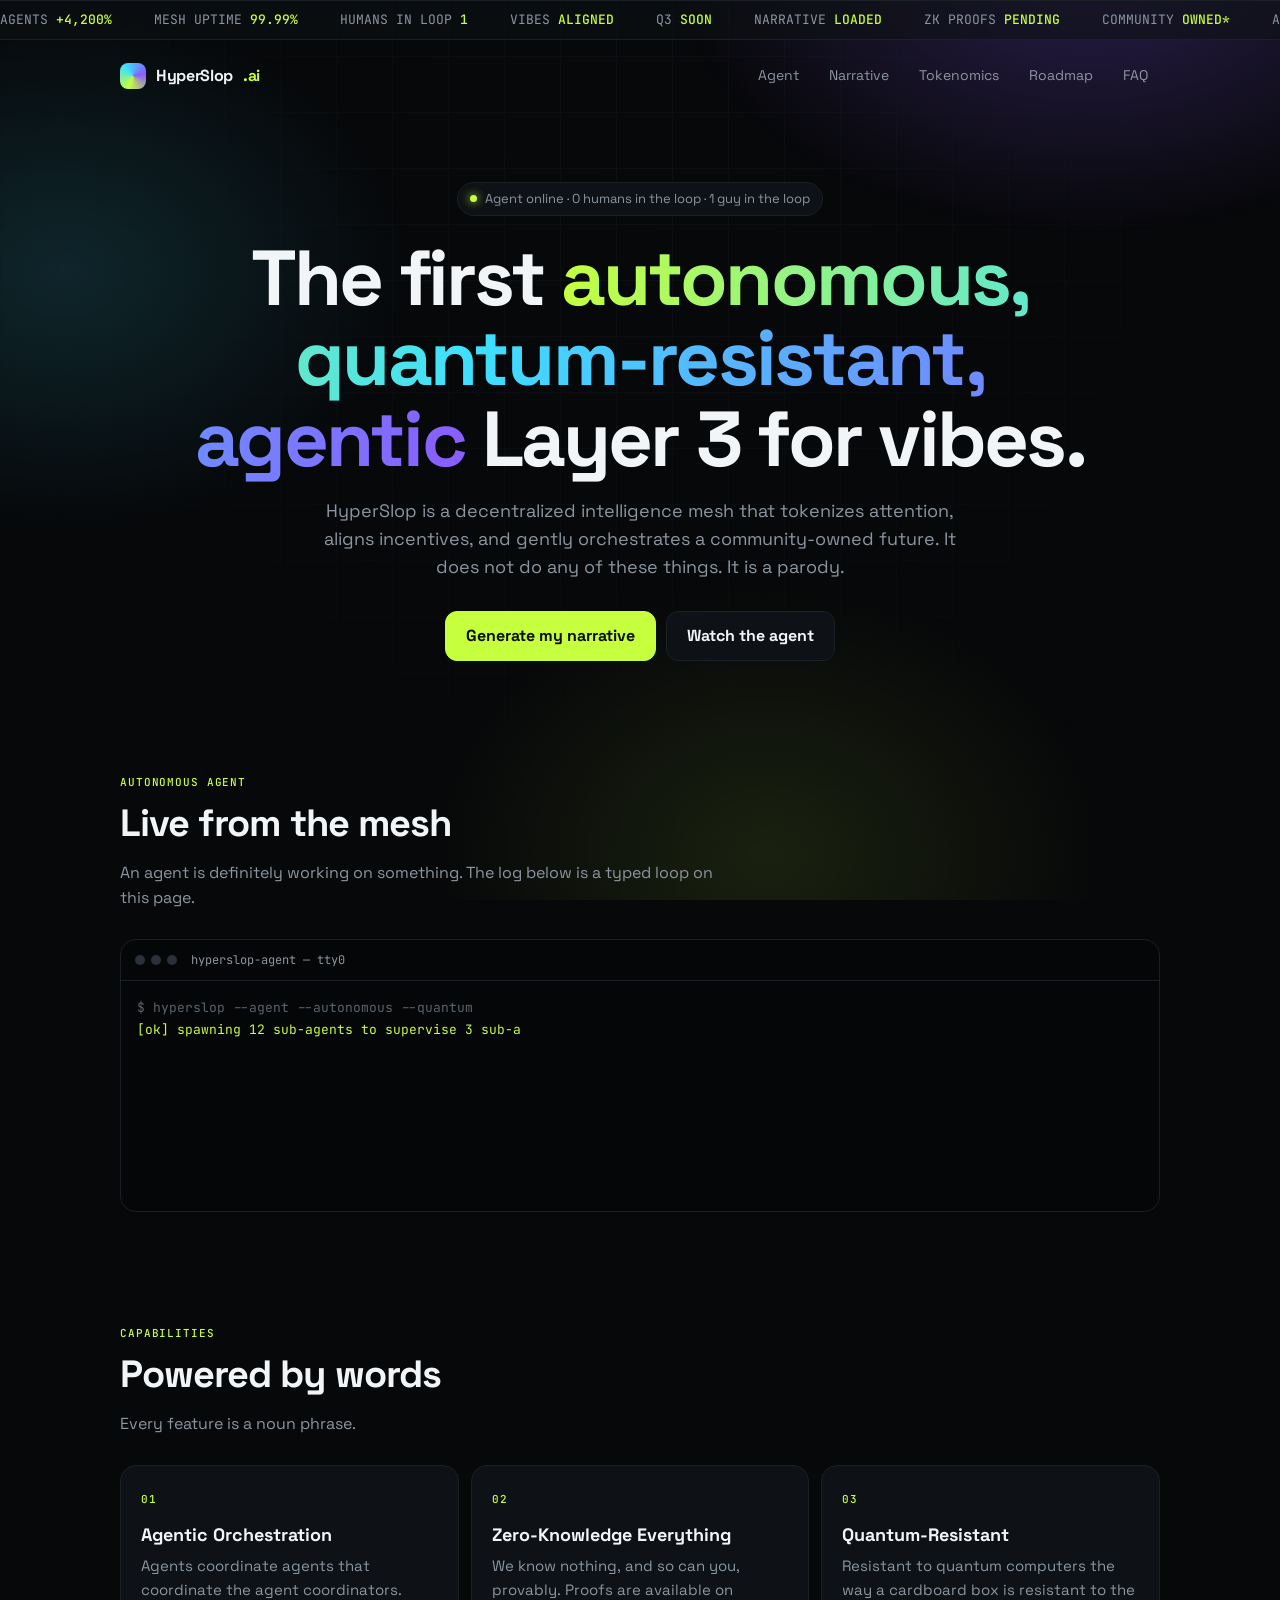
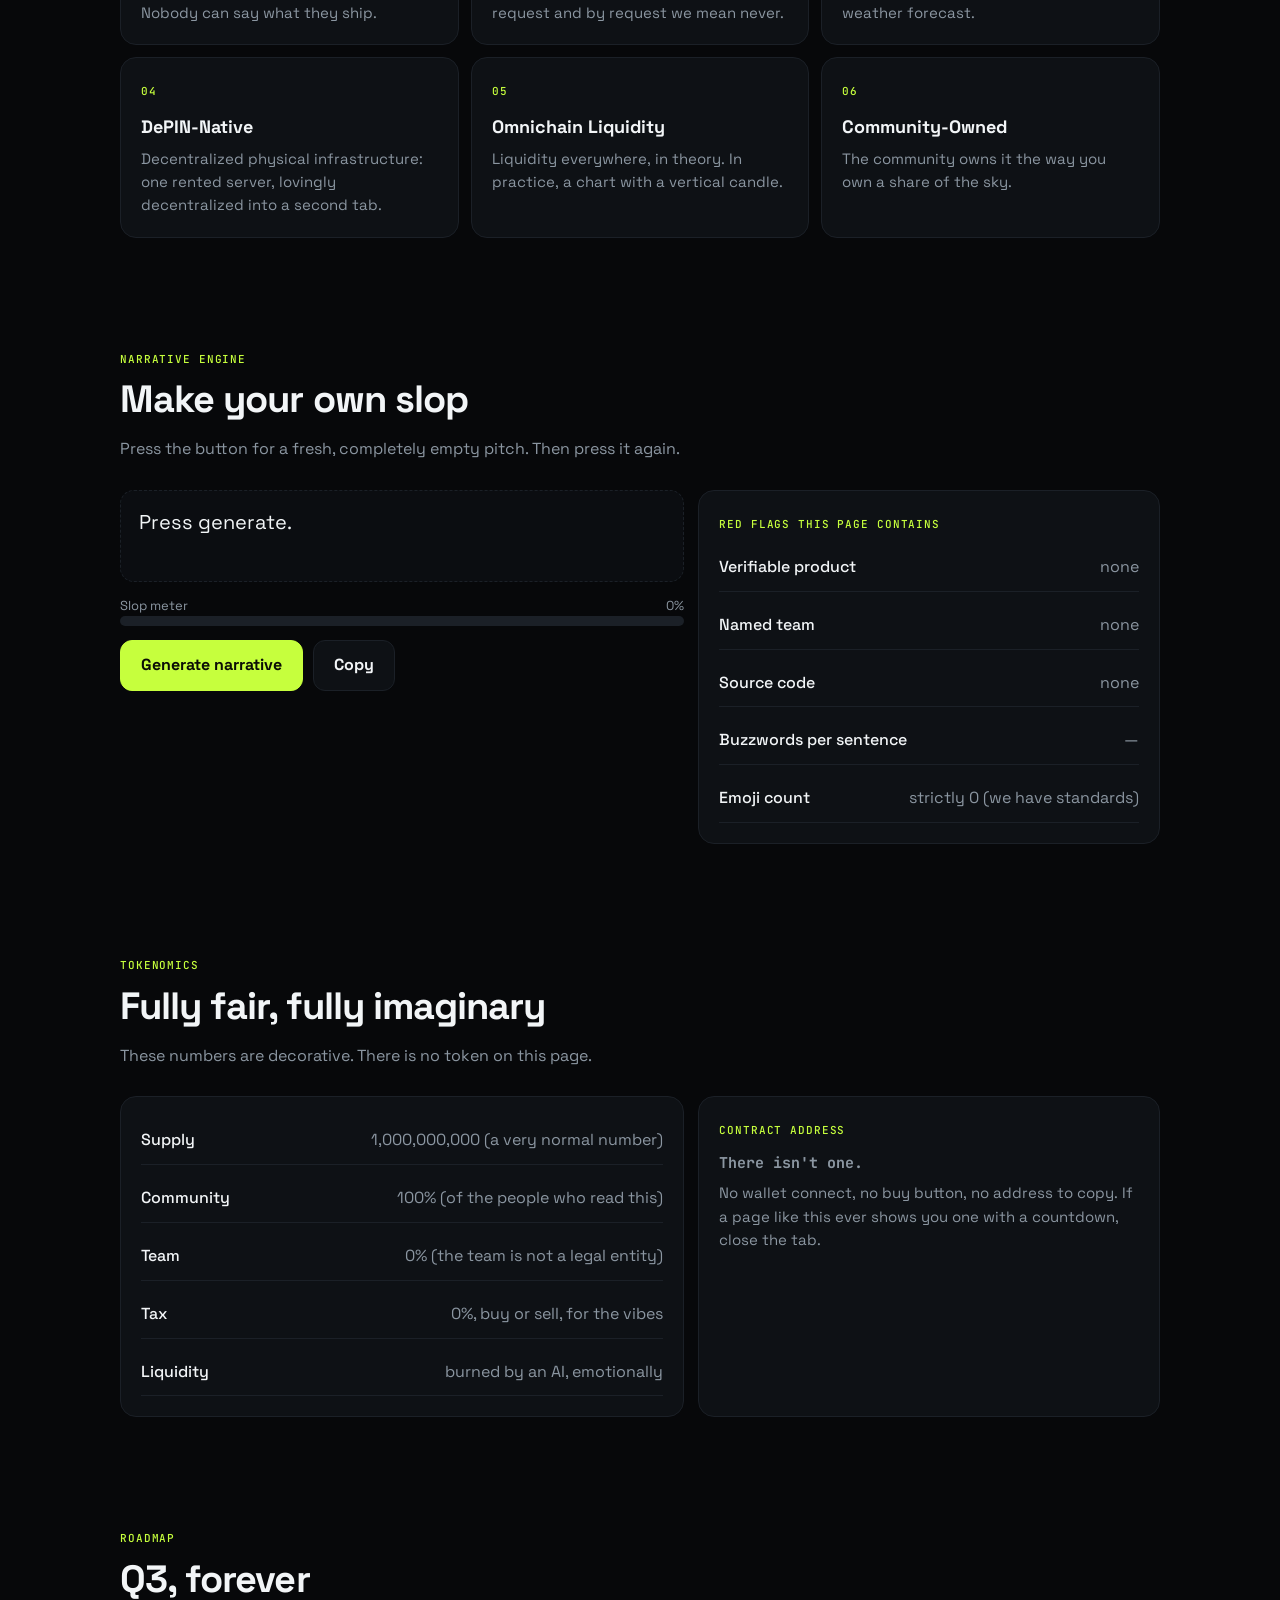
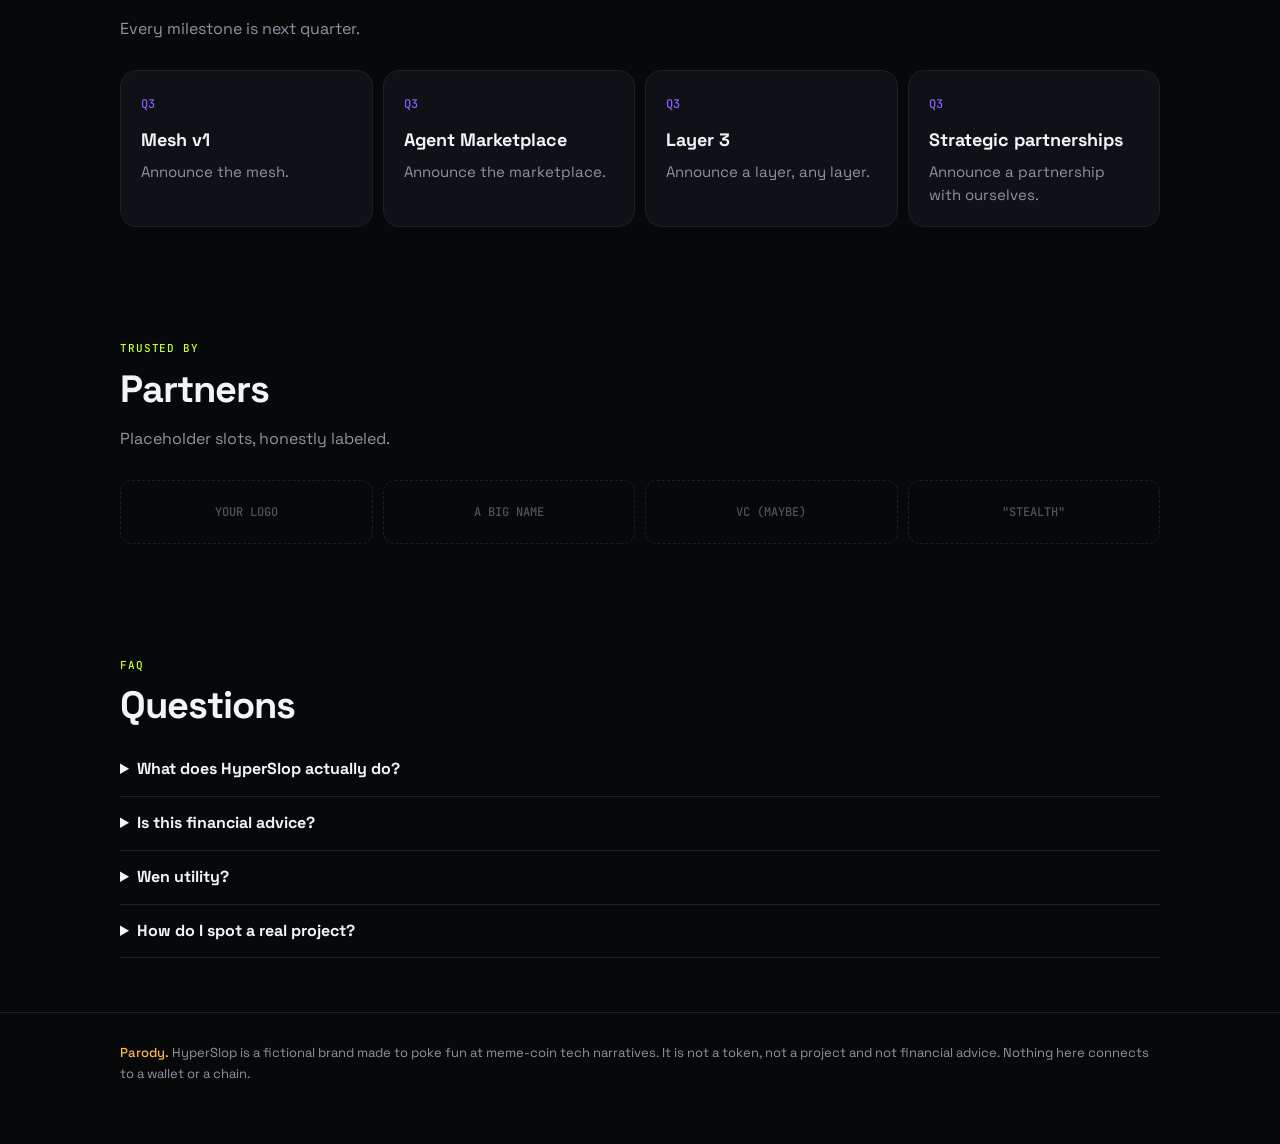
==== index.html @ 5bfcdd80 "HyperSlop: parody landing page for a made-up AI agent meme coin Front-end experiment. No token, no c" ====
<!doctype html>
<html lang="en">
<head>
<meta charset="utf-8">
<meta name="viewport" content="width=device-width,initial-scale=1">
<title>HyperSlop AI</title>
<meta name="description" content="A parody landing page for a made-up AI agent meme coin. Not a real token.">
<link rel="stylesheet" href="https://fonts.googleapis.com/css2?family=JetBrains+Mono:wght@400;500&family=Space+Grotesk:wght@500;700&display=swap">
<style>
:root{--bg:#07080a;--panel:#0e1115;--line:#1b2027;--fg:#f2f5f7;--mut:#8b96a1;--acid:#c6ff3d;--vio:#8a5cff;--cy:#3de0ff}
*{box-sizing:border-box}
html{scroll-behavior:smooth}
body{margin:0;background:var(--bg);color:var(--fg);font:16px/1.55 "Space Grotesk",system-ui,sans-serif;overflow-x:hidden}
body::before{content:"";position:fixed;inset:0;z-index:-1;background:
 radial-gradient(600px 400px at 85% -5%,rgba(138,92,255,.28),transparent 70%),
 radial-gradient(500px 380px at 5% 30%,rgba(61,224,255,.14),transparent 70%),
 radial-gradient(500px 400px at 60% 95%,rgba(198,255,61,.10),transparent 70%)}
body::after{content:"";position:fixed;inset:0;z-index:-1;opacity:.35;background-image:linear-gradient(var(--line) 1px,transparent 1px),linear-gradient(90deg,var(--line) 1px,transparent 1px);background-size:56px 56px;mask-image:radial-gradient(ellipse at 50% 20%,#000,transparent 75%);-webkit-mask-image:radial-gradient(ellipse at 50% 20%,#000,transparent 75%)}
a{color:inherit}
.wrap{max-width:1080px;margin:0 auto;padding:0 20px}
.mono{font-family:"JetBrains Mono",ui-monospace,monospace}
header{display:flex;align-items:center;gap:16px;padding:18px 0}
.logo{display:flex;align-items:center;gap:10px;font-weight:700;letter-spacing:-.02em;text-decoration:none}
.logo i{width:26px;height:26px;border-radius:8px;background:conic-gradient(from 200deg,var(--acid),var(--cy),var(--vio),var(--acid));display:block;animation:spin 6s linear infinite}
@keyframes spin{to{transform:rotate(360deg)}}
nav{margin-left:auto;display:flex;gap:6px;flex-wrap:wrap}
nav a{padding:7px 12px;border-radius:99px;color:var(--mut);text-decoration:none;font-size:14px}
nav a:hover{color:var(--fg);background:var(--panel)}
.ticker{overflow:hidden;border-block:1px solid var(--line);background:rgba(14,17,21,.6);font-size:13px;color:var(--mut)}
.ticker div{display:flex;gap:42px;width:max-content;padding:9px 0;animation:tick 38s linear infinite}
@keyframes tick{to{transform:translateX(-50%)}}
.ticker b{color:var(--acid);font-weight:500}
.hero{padding:70px 0 54px;text-align:center}
.pill{display:inline-flex;gap:8px;align-items:center;padding:6px 12px;border:1px solid var(--line);border-radius:99px;background:var(--panel);font-size:13px;color:var(--mut)}
.pill i{width:7px;height:7px;border-radius:50%;background:var(--acid);box-shadow:0 0 10px var(--acid);animation:blink 1.6s infinite}
@keyframes blink{50%{opacity:.25}}
h1{font-size:clamp(38px,7vw,78px);line-height:1.03;letter-spacing:-.035em;margin:22px auto 18px;max-width:900px;text-wrap:balance}
.grad{background:linear-gradient(95deg,var(--acid),var(--cy) 45%,var(--vio));-webkit-background-clip:text;background-clip:text;color:transparent}
.lede{max-width:640px;margin:0 auto;color:var(--mut);font-size:18px}
.cta{display:flex;gap:10px;justify-content:center;flex-wrap:wrap;margin-top:30px}
.btn{font:inherit;font-weight:700;border:1px solid var(--line);background:var(--panel);color:var(--fg);padding:12px 20px;border-radius:12px;cursor:pointer;text-decoration:none}
.btn.pri{background:var(--acid);color:#0b0d06;border-color:var(--acid)}
.btn:hover{filter:brightness(1.1)}
section{padding:54px 0}
h2{font-size:clamp(26px,4vw,38px);letter-spacing:-.025em;margin:0 0 8px}
.sub{color:var(--mut);margin:0 0 28px;max-width:620px}
.grid{display:grid;gap:12px;grid-template-columns:repeat(3,minmax(0,1fr))}
.card{background:var(--panel);border:1px solid var(--line);border-radius:16px;padding:20px;min-width:0}
.card h3{margin:10px 0 6px;font-size:18px}
.card p{margin:0;color:var(--mut);font-size:15px}
.tag{font:500 11px "JetBrains Mono",monospace;letter-spacing:.08em;text-transform:uppercase;color:var(--acid)}
.term{background:#050607;border:1px solid var(--line);border-radius:16px;overflow:hidden}
.term .bar{display:flex;gap:6px;padding:11px 14px;border-bottom:1px solid var(--line);align-items:center}
.term .bar i{width:10px;height:10px;border-radius:50%;background:#2a313a}
.term .bar span{margin-left:8px;color:var(--mut);font-size:12px}
#log{padding:16px;min-height:230px;font-size:13px;line-height:1.7;color:#b6c2cc;overflow:hidden}
#log .ok{color:var(--acid)}#log .wr{color:#ffb454}#log .dim{color:#5a6570}
.cols{display:grid;grid-template-columns:1.1fr .9fr;gap:14px}
.gen{display:flex;flex-direction:column;gap:14px}
#out{font-size:20px;line-height:1.35;min-height:92px;padding:18px;border:1px dashed var(--line);border-radius:14px;background:rgba(14,17,21,.7)}
.meter{height:10px;border-radius:99px;background:var(--line);overflow:hidden}
.meter i{display:block;height:100%;width:0;background:linear-gradient(90deg,var(--acid),#ffb454,#ff5a5a);transition:width .5s}
.row{display:flex;justify-content:space-between;color:var(--mut);font-size:13px}
.tok{display:grid;gap:10px}
.tok div{display:flex;justify-content:space-between;gap:12px;border-bottom:1px solid var(--line);padding:11px 0}
.tok b{font-weight:500}.tok span{color:var(--mut);text-align:right}
.road{display:grid;gap:10px;grid-template-columns:repeat(4,minmax(0,1fr))}
.road .card{position:relative}
.road .n{font:500 12px "JetBrains Mono",monospace;color:var(--vio)}
.logos{display:grid;grid-template-columns:repeat(4,minmax(0,1fr));gap:10px}
.logos div{height:64px;border:1px dashed var(--line);border-radius:12px;display:grid;place-items:center;color:#4b5560;font:500 12px "JetBrains Mono",monospace}
details{border-bottom:1px solid var(--line);padding:14px 0}
summary{cursor:pointer;font-weight:700}
details p{color:var(--mut);margin:8px 0 0}
footer{border-top:1px solid var(--line);padding:30px 0 60px;color:var(--mut);font-size:13px}
footer b{color:#ffb454;font-weight:500}
@media(max-width:860px){.grid,.road{grid-template-columns:1fr 1fr}.cols{grid-template-columns:1fr}.logos{grid-template-columns:1fr 1fr}}
@media(max-width:560px){.grid,.road{grid-template-columns:1fr}nav{display:none}.hero{padding-top:44px}}
@media(prefers-reduced-motion:reduce){*{animation:none!important}}
</style>
</head>
<body>
<div class="ticker" aria-hidden="true"><div id="tk"></div></div>
<div class="wrap">
<header>
  <a class="logo" href="#"><i></i>HyperSlop<span style="color:var(--acid)">.ai</span></a>
  <nav><a href="#agent">Agent</a><a href="#narrative">Narrative</a><a href="#tokenomics">Tokenomics</a><a href="#roadmap">Roadmap</a><a href="#faq">FAQ</a></nav>
</header>

<div class="hero">
  <span class="pill"><i></i>Agent online · 0 humans in the loop · 1 guy in the loop</span>
  <h1>The first <span class="grad">autonomous, quantum-resistant, agentic</span> Layer&nbsp;3 for&nbsp;vibes.</h1>
  <p class="lede">HyperSlop is a decentralized intelligence mesh that tokenizes attention, aligns incentives, and gently orchestrates a community-owned future. It does not do any of these things. It is a parody.</p>
  <div class="cta"><a class="btn pri" href="#narrative">Generate my narrative</a><a class="btn" href="#agent">Watch the agent</a></div>
</div>

<section id="agent">
  <span class="tag">Autonomous agent</span>
  <h2>Live from the mesh</h2>
  <p class="sub">An agent is definitely working on something. The log below is a typed loop on this page.</p>
  <div class="term mono"><div class="bar"><i></i><i></i><i></i><span>hyperslop-agent — tty0</span></div><div id="log"></div></div>
</section>

<section>
  <span class="tag">Capabilities</span>
  <h2>Powered by words</h2>
  <p class="sub">Every feature is a noun phrase.</p>
  <div class="grid">
    <div class="card"><span class="tag">01</span><h3>Agentic Orchestration</h3><p>Agents coordinate agents that coordinate the agent coordinators. Nobody can say what they ship.</p></div>
    <div class="card"><span class="tag">02</span><h3>Zero-Knowledge Everything</h3><p>We know nothing, and so can you, provably. Proofs are available on request and by request we mean never.</p></div>
    <div class="card"><span class="tag">03</span><h3>Quantum-Resistant</h3><p>Resistant to quantum computers the way a cardboard box is resistant to the weather forecast.</p></div>
    <div class="card"><span class="tag">04</span><h3>DePIN-Native</h3><p>Decentralized physical infrastructure: one rented server, lovingly decentralized into a second tab.</p></div>
    <div class="card"><span class="tag">05</span><h3>Omnichain Liquidity</h3><p>Liquidity everywhere, in theory. In practice, a chart with a vertical candle.</p></div>
    <div class="card"><span class="tag">06</span><h3>Community-Owned</h3><p>The community owns it the way you own a share of the sky.</p></div>
  </div>
</section>

<section id="narrative">
  <span class="tag">Narrative engine</span>
  <h2>Make your own slop</h2>
  <p class="sub">Press the button for a fresh, completely empty pitch. Then press it again.</p>
  <div class="cols">
    <div class="gen">
      <div id="out" aria-live="polite">Press generate.</div>
      <div><div class="row"><span>Slop meter</span><span id="sv">0%</span></div><div class="meter"><i id="sm"></i></div></div>
      <div class="cta" style="justify-content:flex-start;margin:0"><button class="btn pri" id="gen" type="button">Generate narrative</button><button class="btn" id="cp" type="button">Copy</button></div>
    </div>
    <div class="card">
      <span class="tag">Red flags this page contains</span>
      <div class="tok" style="margin-top:8px">
        <div><b>Verifiable product</b><span>none</span></div>
        <div><b>Named team</b><span>none</span></div>
        <div><b>Source code</b><span>none</span></div>
        <div><b>Buzzwords per sentence</b><span id="bps">—</span></div>
        <div><b>Emoji count</b><span>strictly 0 (we have standards)</span></div>
      </div>
    </div>
  </div>
</section>

<section id="tokenomics">
  <span class="tag">Tokenomics</span>
  <h2>Fully fair, fully imaginary</h2>
  <p class="sub">These numbers are decorative. There is no token on this page.</p>
  <div class="cols">
    <div class="card tok">
      <div><b>Supply</b><span>1,000,000,000 (a very normal number)</span></div>
      <div><b>Community</b><span>100% (of the people who read this)</span></div>
      <div><b>Team</b><span>0% (the team is not a legal entity)</span></div>
      <div><b>Tax</b><span>0%, buy or sell, for the vibes</span></div>
      <div><b>Liquidity</b><span>burned by an AI, emotionally</span></div>
    </div>
    <div class="card"><span class="tag">Contract address</span><h3 class="mono" style="font-size:15px;color:var(--mut)">There isn't one.</h3><p>No wallet connect, no buy button, no address to copy. If a page like this ever shows you one with a countdown, close the tab.</p></div>
  </div>
</section>

<section id="roadmap">
  <span class="tag">Roadmap</span>
  <h2>Q3, forever</h2>
  <p class="sub">Every milestone is next quarter.</p>
  <div class="road">
    <div class="card"><span class="n">Q3</span><h3>Mesh v1</h3><p>Announce the mesh.</p></div>
    <div class="card"><span class="n">Q3</span><h3>Agent Marketplace</h3><p>Announce the marketplace.</p></div>
    <div class="card"><span class="n">Q3</span><h3>Layer 3</h3><p>Announce a layer, any layer.</p></div>
    <div class="card"><span class="n">Q3</span><h3>Strategic partnerships</h3><p>Announce a partnership with ourselves.</p></div>
  </div>
</section>

<section>
  <span class="tag">Trusted by</span>
  <h2>Partners</h2>
  <p class="sub">Placeholder slots, honestly labeled.</p>
  <div class="logos"><div>YOUR LOGO</div><div>A BIG NAME</div><div>VC (MAYBE)</div><div>"STEALTH"</div></div>
</section>

<section id="faq">
  <span class="tag">FAQ</span>
  <h2>Questions</h2>
  <details><summary>What does HyperSlop actually do?</summary><p>It renders this page. Beyond that, ask a roadmap.</p></details>
  <details><summary>Is this financial advice?</summary><p>No. It isn't advice of any kind, and there is no coin here. It is a front-end experiment.</p></details>
  <details><summary>Wen utility?</summary><p>Q3.</p></details>
  <details><summary>How do I spot a real project?</summary><p>You can open its code, name its team, use its product and check its contract on-chain. Slop fails all four.</p></details>
</section>
</div>

<footer><div class="wrap"><b>Parody.</b> HyperSlop is a fictional brand made to poke fun at meme-coin tech narratives. It is not a token, not a project and not financial advice. Nothing here connects to a wallet or a chain.</div></footer>

<script>
(function(){
  // ticker
  var items=['AGENTS <b>+4,200%</b>','MESH UPTIME <b>99.99%</b>','HUMANS IN LOOP <b>1</b>','VIBES <b>ALIGNED</b>','Q3 <b>SOON</b>','NARRATIVE <b>LOADED</b>','ZK PROOFS <b>PENDING</b>','COMMUNITY <b>OWNED*</b>'];
  var tk=document.getElementById('tk');tk.innerHTML=items.concat(items).map(function(s){return '<span class="mono">'+s+'</span>'}).join('');

  // agent terminal
  var lines=[['dim','$ hyperslop --agent --autonomous --quantum'],['ok','[ok] spawning 12 sub-agents to supervise 3 sub-agents'],['','[..] aligning incentives across omnichain liquidity'],['wr','[warn] roadmap item "Layer 3" slipped to Q3'],['ok','[ok] tokenizing attention (0 tokens minted)'],['','[..] generating narrative with a model we will not name'],['ok','[ok] ZK proof: we know nothing, provably'],['wr','[warn] human in the loop asked what we are building'],['','[..] reply sent: "orchestrating"'],['ok','[ok] vibes verified']];
  var log=document.getElementById('log'),li=0;
  function addLine(){
    var l=lines[li%lines.length],d=document.createElement('div');if(l[0])d.className=l[0];log.appendChild(d);
    var txt=l[1],i=0;(function t(){d.textContent=txt.slice(0,++i);if(i<txt.length)setTimeout(t,16);else{li++;while(log.children.length>9)log.removeChild(log.firstChild);setTimeout(addLine,520)}})()}
  addLine();

  // narrative generator
  var A=['autonomous','agentic','quantum-resistant','decentralized','zero-knowledge','omnichain','community-owned','AI-native','verifiable','hyper-scalable','permissionless'];
  var N=['intelligence mesh','agent economy','attention layer','liquidity fabric','inference network','coordination protocol','trust engine','compute marketplace','vibe oracle'];
  var V=['orchestrates','tokenizes','aligns','unlocks','democratizes','accelerates','reimagines','harmonizes'];
  var O=['global attention','human-AI synergy','the future of work','on-chain consciousness','trustless collaboration','a flywheel of incentives','the next billion users','everything, everywhere'];
  var T=['Q3 launch','mainnet soon','stealth partnerships','a 100x narrative','the next paradigm shift','real utility (soon)'];
  var P=function(a){return a[Math.floor(Math.random()*a.length)]};
  var out=document.getElementById('out'),sm=document.getElementById('sm'),sv=document.getElementById('sv'),bps=document.getElementById('bps');
  function gen(){
    var a1=P(A),a2=P(A);while(a2===a1)a2=P(A);
    var s='The first '+a1+', '+a2+' '+P(N)+' that '+P(V)+' '+P(O)+'. '+P(T).replace(/^./,function(c){return c.toUpperCase()})+'.';
    out.textContent=s;var buzz=(s.match(/[a-z-]+/gi)||[]).filter(function(w){return A.concat(N,O).join(' ').toLowerCase().indexOf(w.toLowerCase())>-1&&w.length>3}).length;
    var pct=Math.min(100,62+Math.floor(Math.random()*38));sm.style.width=pct+'%';sv.textContent=pct+'%';bps.textContent=(buzz/2).toFixed(1)}
  document.getElementById('gen').onclick=gen;
  document.getElementById('cp').onclick=function(){var b=this,t=out.textContent;if(navigator.clipboard&&navigator.clipboard.writeText)navigator.clipboard.writeText(t).then(function(){b.textContent='Copied';setTimeout(function(){b.textContent='Copy'},1100)},function(){})};
})();
</script>
</body>
</html>
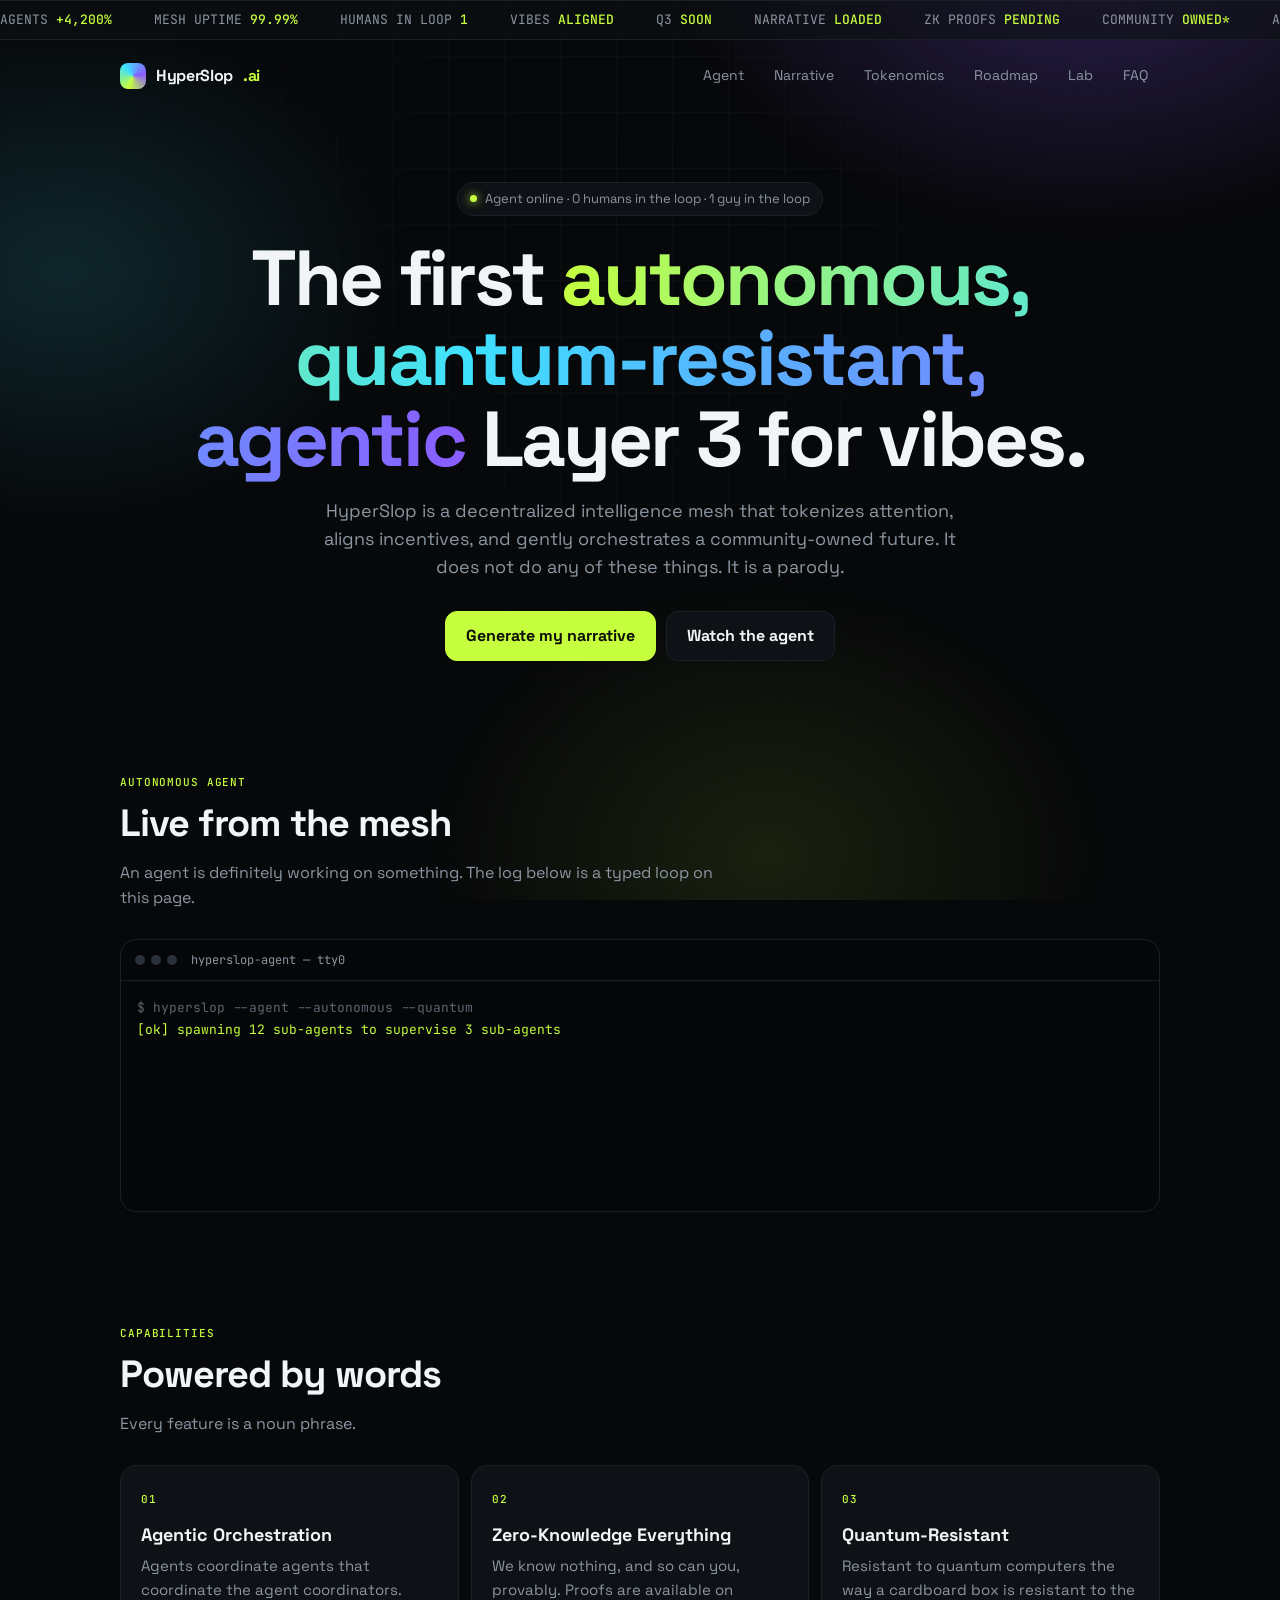
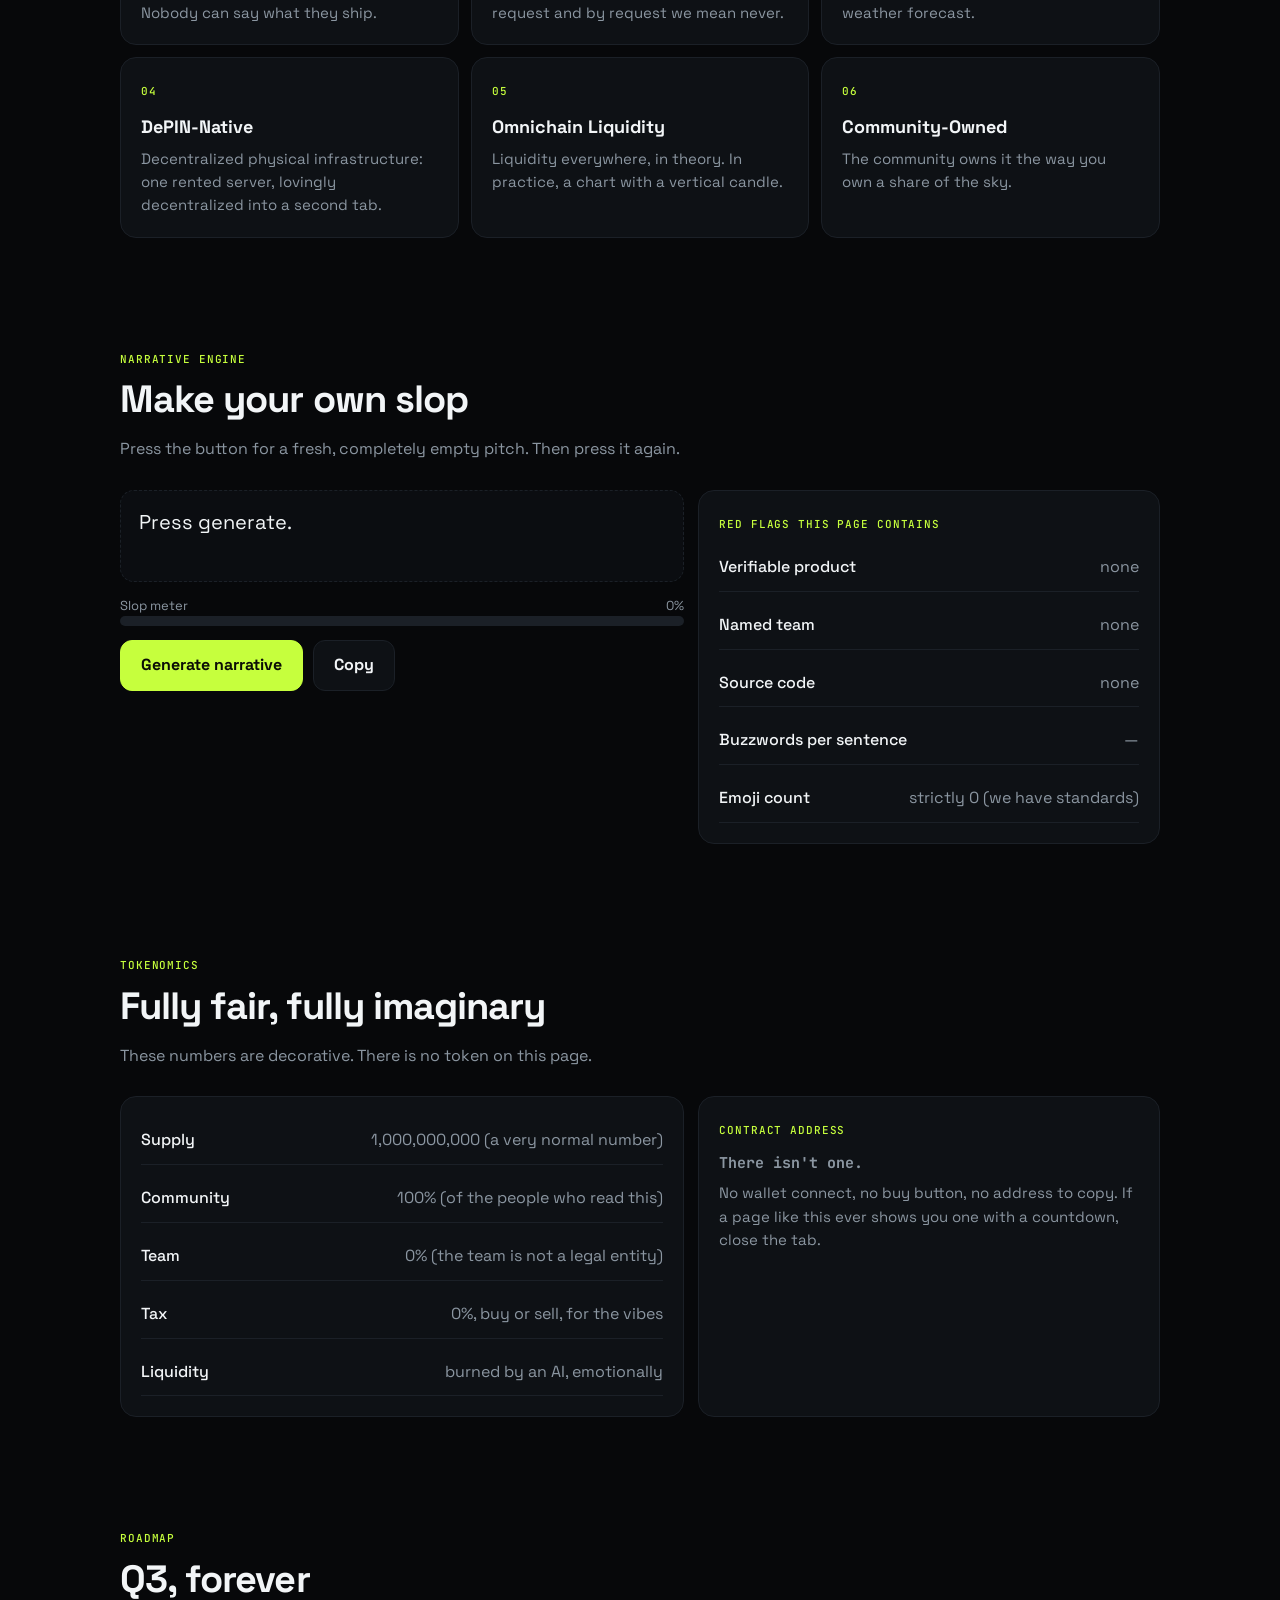
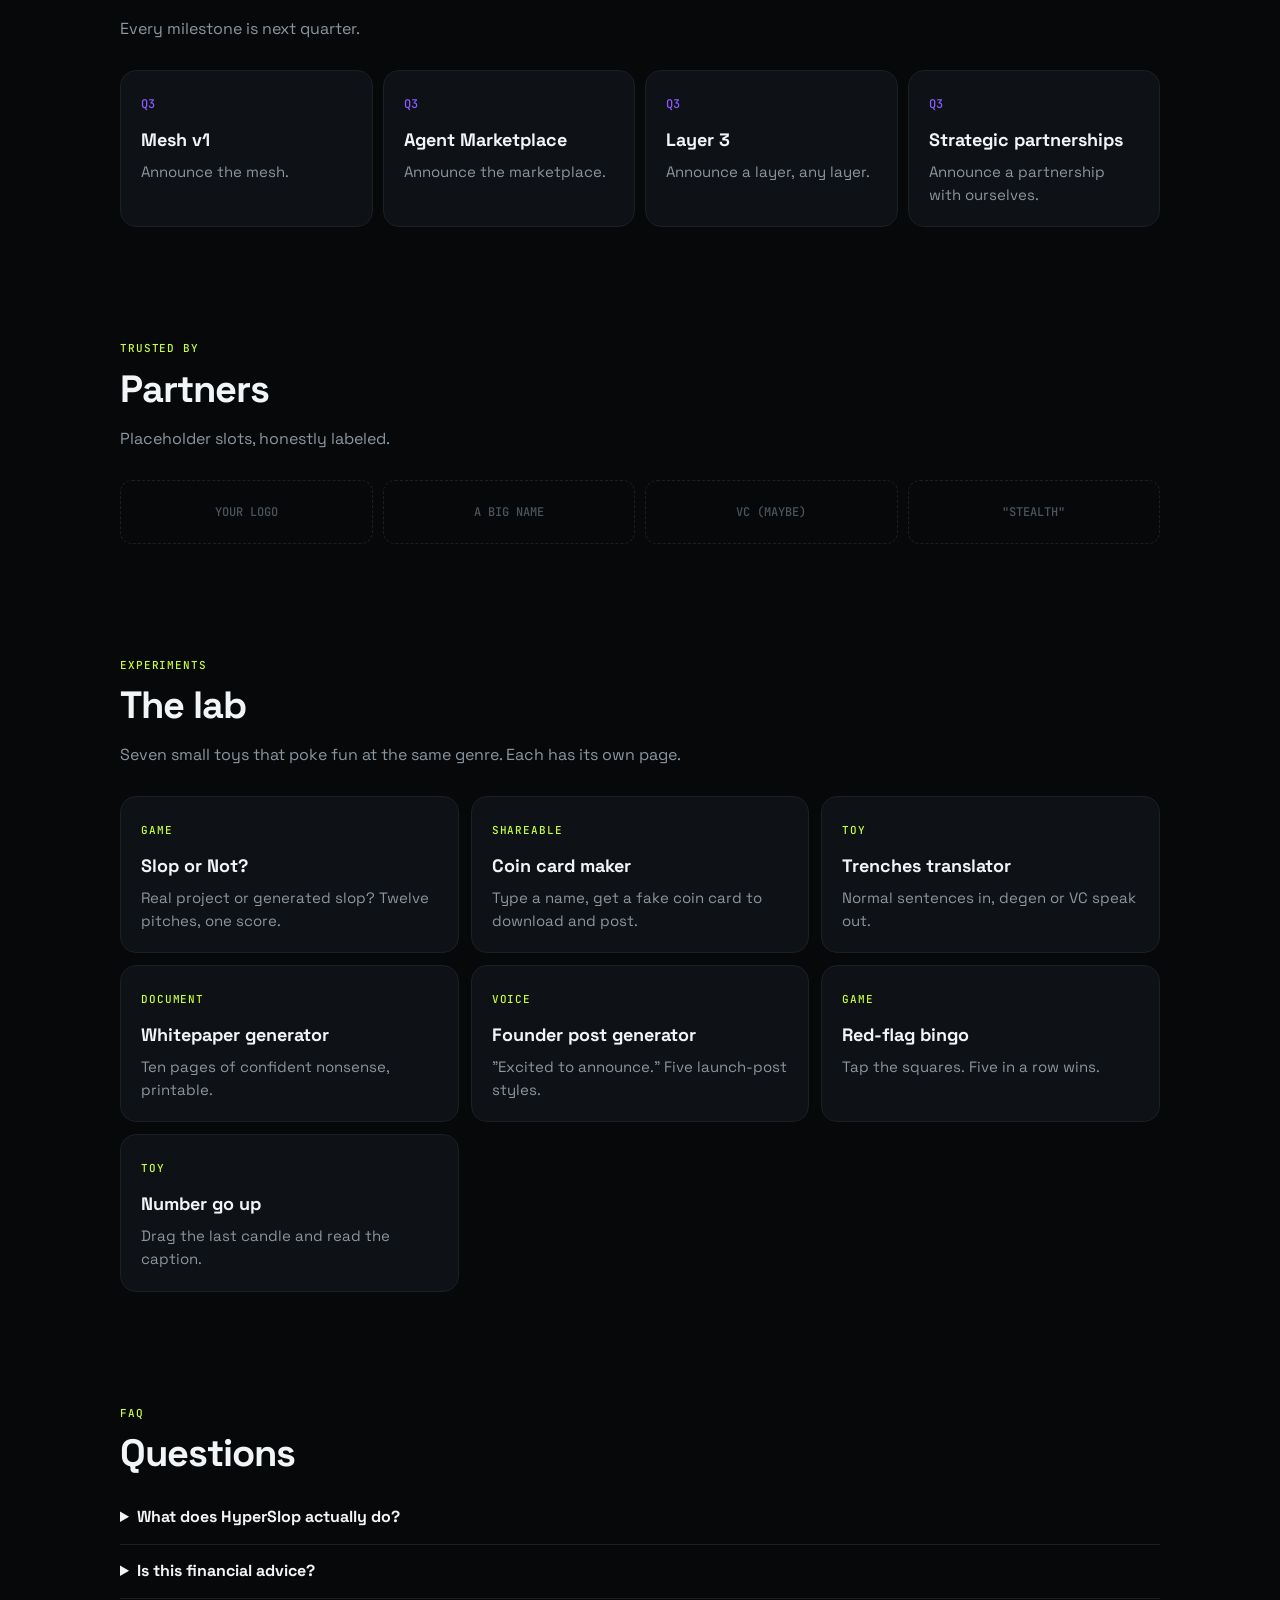
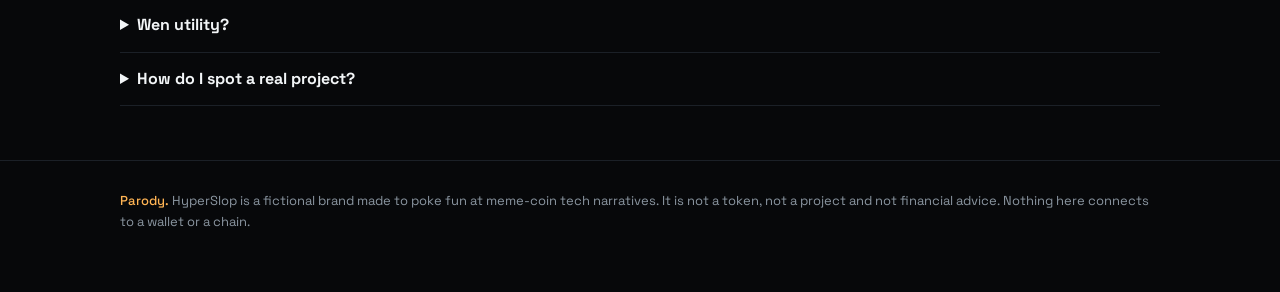
==== commit 992ca93c: "Add the lab: seven parody experiments (quiz, coin card, translator, whitepaper, founder posts, bingo" ====
--- a/index.html
+++ b/index.html
@@ -84,7 +84,7 @@
 <div class="wrap">
 <header>
   <a class="logo" href="#"><i></i>HyperSlop<span style="color:var(--acid)">.ai</span></a>
-  <nav><a href="#agent">Agent</a><a href="#narrative">Narrative</a><a href="#tokenomics">Tokenomics</a><a href="#roadmap">Roadmap</a><a href="#faq">FAQ</a></nav>
+  <nav><a href="#agent">Agent</a><a href="#narrative">Narrative</a><a href="#tokenomics">Tokenomics</a><a href="#roadmap">Roadmap</a><a href="#lab">Lab</a><a href="#faq">FAQ</a></nav>
 </header>
 
 <div class="hero">
@@ -173,6 +173,21 @@
   <div class="logos"><div>YOUR LOGO</div><div>A BIG NAME</div><div>VC (MAYBE)</div><div>"STEALTH"</div></div>
 </section>
 
+<section id="lab">
+  <span class="tag">Experiments</span>
+  <h2>The lab</h2>
+  <p class="sub">Seven small toys that poke fun at the same genre. Each has its own page.</p>
+  <div class="grid">
+    <a class="card" href="quiz.html" style="text-decoration:none"><span class="tag">Game</span><h3>Slop or Not?</h3><p>Real project or generated slop? Twelve pitches, one score.</p></a>
+    <a class="card" href="card.html" style="text-decoration:none"><span class="tag">Shareable</span><h3>Coin card maker</h3><p>Type a name, get a fake coin card to download and post.</p></a>
+    <a class="card" href="translate.html" style="text-decoration:none"><span class="tag">Toy</span><h3>Trenches translator</h3><p>Normal sentences in, degen or VC speak out.</p></a>
+    <a class="card" href="whitepaper.html" style="text-decoration:none"><span class="tag">Document</span><h3>Whitepaper generator</h3><p>Ten pages of confident nonsense, printable.</p></a>
+    <a class="card" href="founder.html" style="text-decoration:none"><span class="tag">Voice</span><h3>Founder post generator</h3><p>"Excited to announce." Five launch-post styles.</p></a>
+    <a class="card" href="bingo.html" style="text-decoration:none"><span class="tag">Game</span><h3>Red-flag bingo</h3><p>Tap the squares. Five in a row wins.</p></a>
+    <a class="card" href="chart.html" style="text-decoration:none"><span class="tag">Toy</span><h3>Number go up</h3><p>Drag the last candle and read the caption.</p></a>
+  </div>
+</section>
+
 <section id="faq">
   <span class="tag">FAQ</span>
   <h2>Questions</h2>
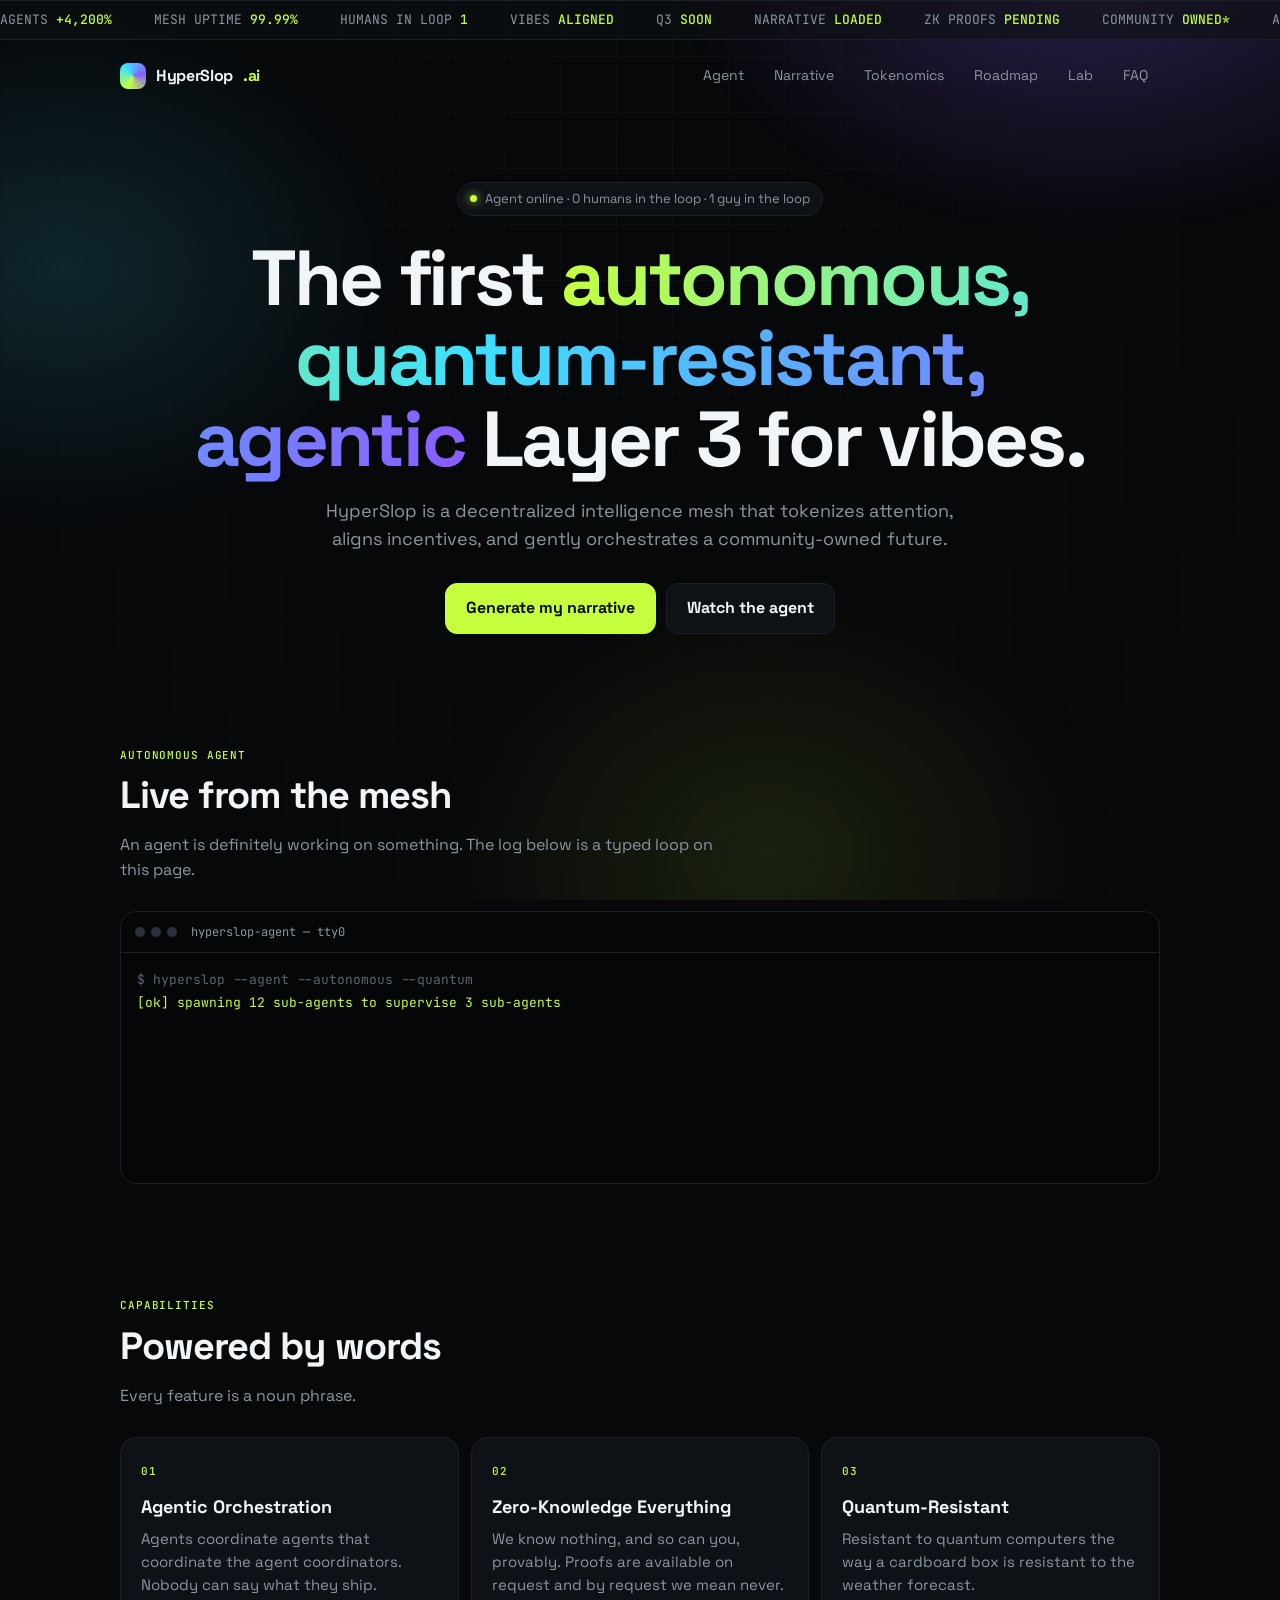
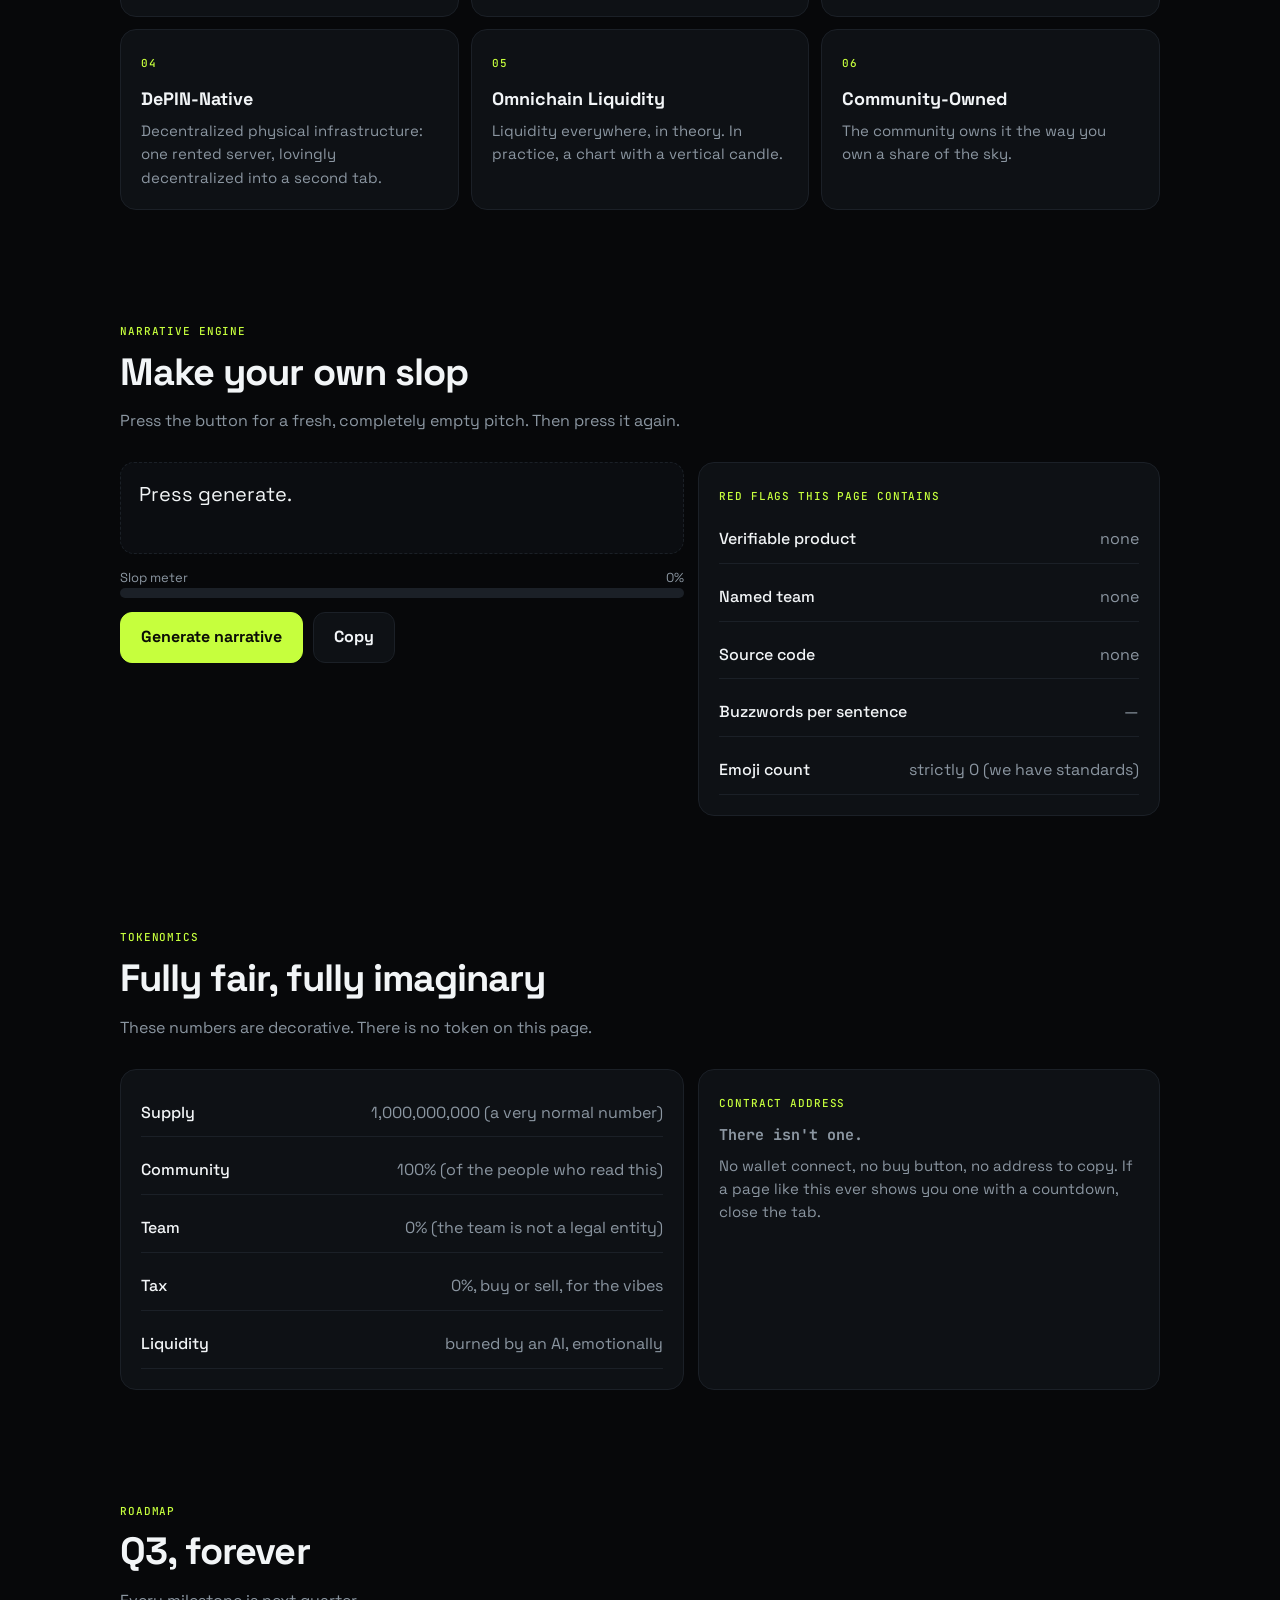
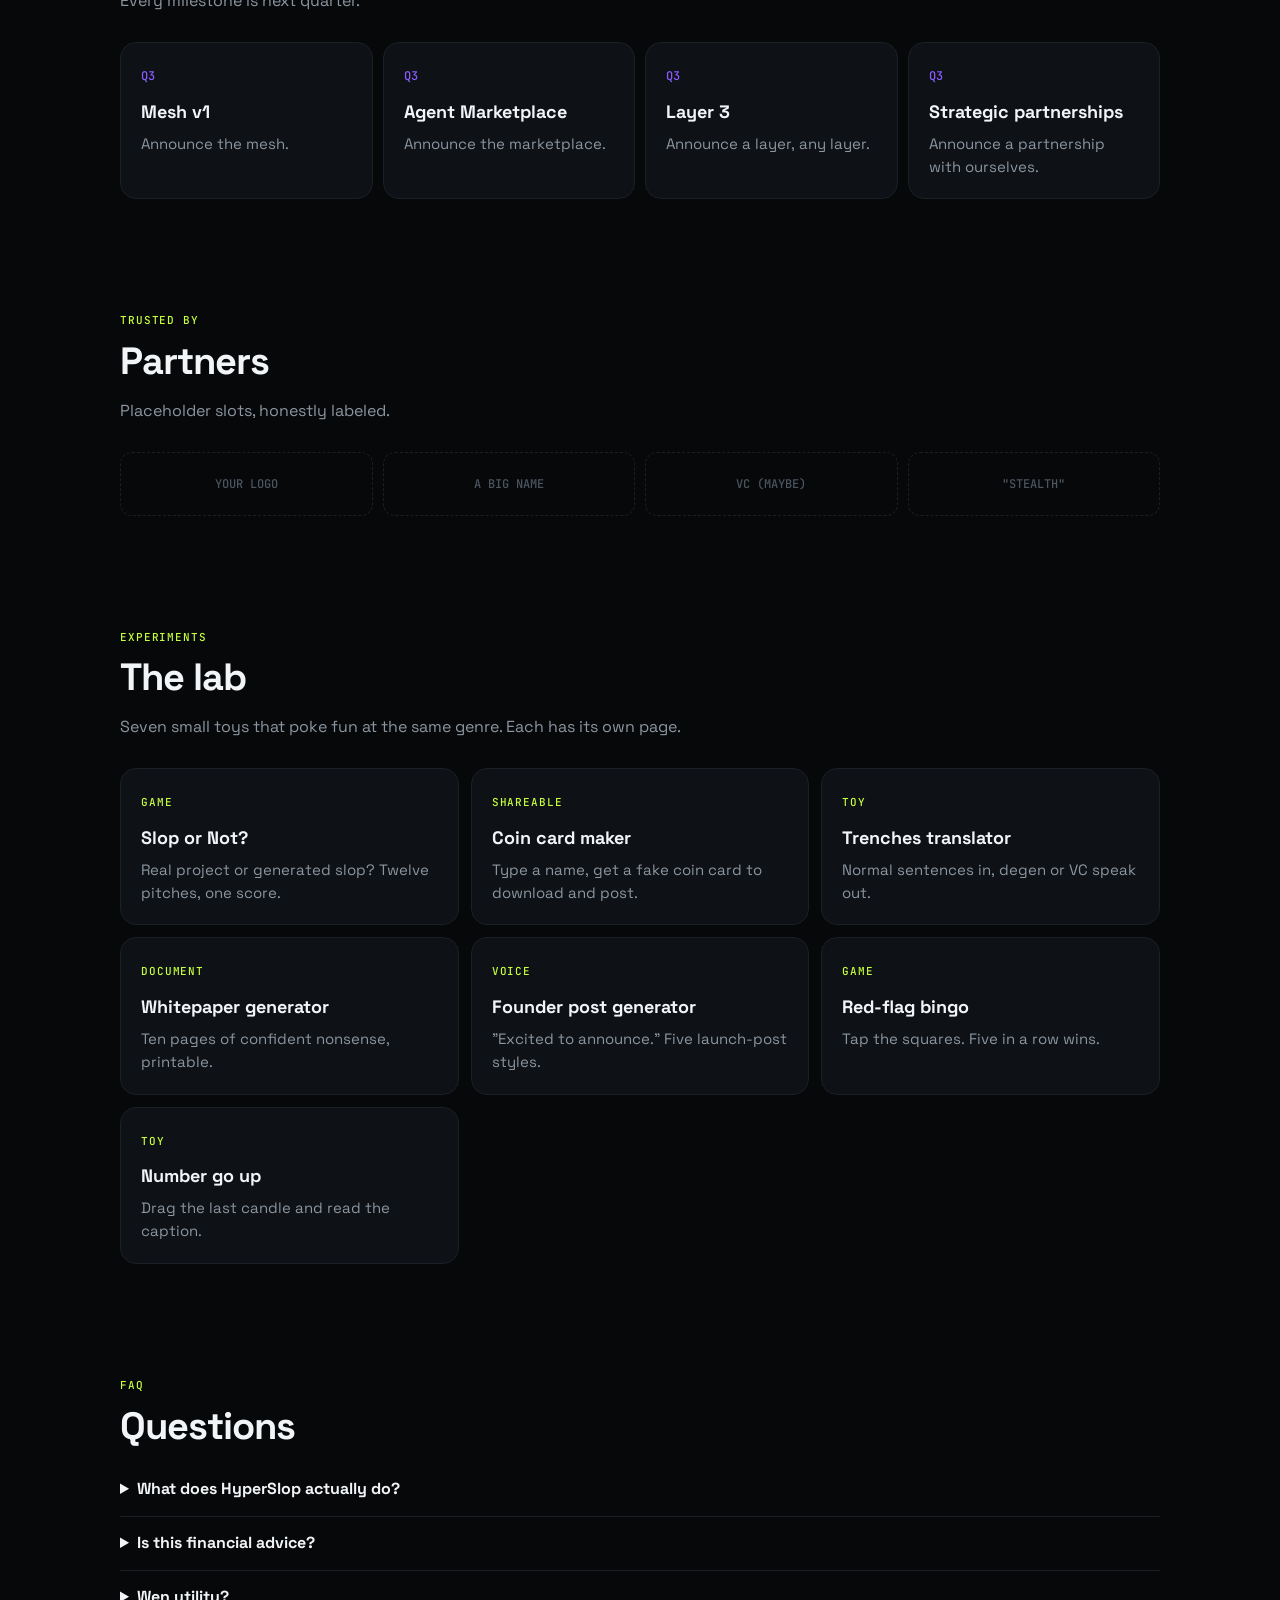
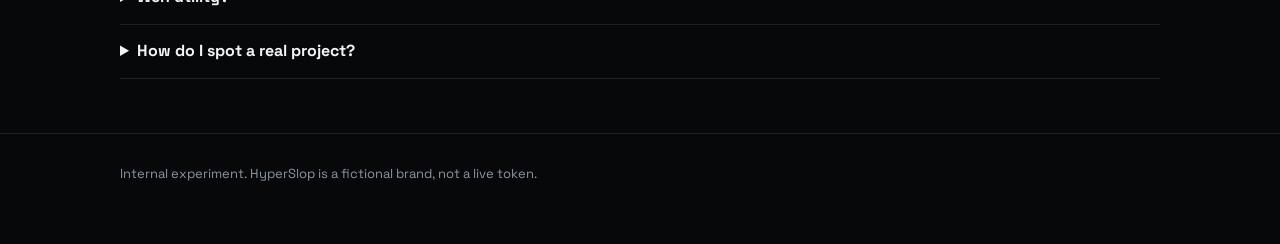
==== commit 2316a03e: "Remove parody wording from page text and footers; keep the stamp on the exported card and whitepaper" ====
--- a/index.html
+++ b/index.html
@@ -4,7 +4,7 @@
 <meta charset="utf-8">
 <meta name="viewport" content="width=device-width,initial-scale=1">
 <title>HyperSlop AI</title>
-<meta name="description" content="A parody landing page for a made-up AI agent meme coin. Not a real token.">
+<meta name="description" content="A landing page experiment for a made-up AI agent coin.">
 <link rel="stylesheet" href="https://fonts.googleapis.com/css2?family=JetBrains+Mono:wght@400;500&family=Space+Grotesk:wght@500;700&display=swap">
 <style>
 :root{--bg:#07080a;--panel:#0e1115;--line:#1b2027;--fg:#f2f5f7;--mut:#8b96a1;--acid:#c6ff3d;--vio:#8a5cff;--cy:#3de0ff}
@@ -73,7 +73,7 @@
 summary{cursor:pointer;font-weight:700}
 details p{color:var(--mut);margin:8px 0 0}
 footer{border-top:1px solid var(--line);padding:30px 0 60px;color:var(--mut);font-size:13px}
-footer b{color:#ffb454;font-weight:500}
+
 @media(max-width:860px){.grid,.road{grid-template-columns:1fr 1fr}.cols{grid-template-columns:1fr}.logos{grid-template-columns:1fr 1fr}}
 @media(max-width:560px){.grid,.road{grid-template-columns:1fr}nav{display:none}.hero{padding-top:44px}}
 @media(prefers-reduced-motion:reduce){*{animation:none!important}}
@@ -90,7 +90,7 @@
 <div class="hero">
   <span class="pill"><i></i>Agent online · 0 humans in the loop · 1 guy in the loop</span>
   <h1>The first <span class="grad">autonomous, quantum-resistant, agentic</span> Layer&nbsp;3 for&nbsp;vibes.</h1>
-  <p class="lede">HyperSlop is a decentralized intelligence mesh that tokenizes attention, aligns incentives, and gently orchestrates a community-owned future. It does not do any of these things. It is a parody.</p>
+  <p class="lede">HyperSlop is a decentralized intelligence mesh that tokenizes attention, aligns incentives, and gently orchestrates a community-owned future.</p>
   <div class="cta"><a class="btn pri" href="#narrative">Generate my narrative</a><a class="btn" href="#agent">Watch the agent</a></div>
 </div>
 
@@ -198,7 +198,7 @@
 </section>
 </div>
 
-<footer><div class="wrap"><b>Parody.</b> HyperSlop is a fictional brand made to poke fun at meme-coin tech narratives. It is not a token, not a project and not financial advice. Nothing here connects to a wallet or a chain.</div></footer>
+<footer><div class="wrap">Internal experiment. HyperSlop is a fictional brand, not a live token.</div></footer>
 
 <script>
 (function(){
